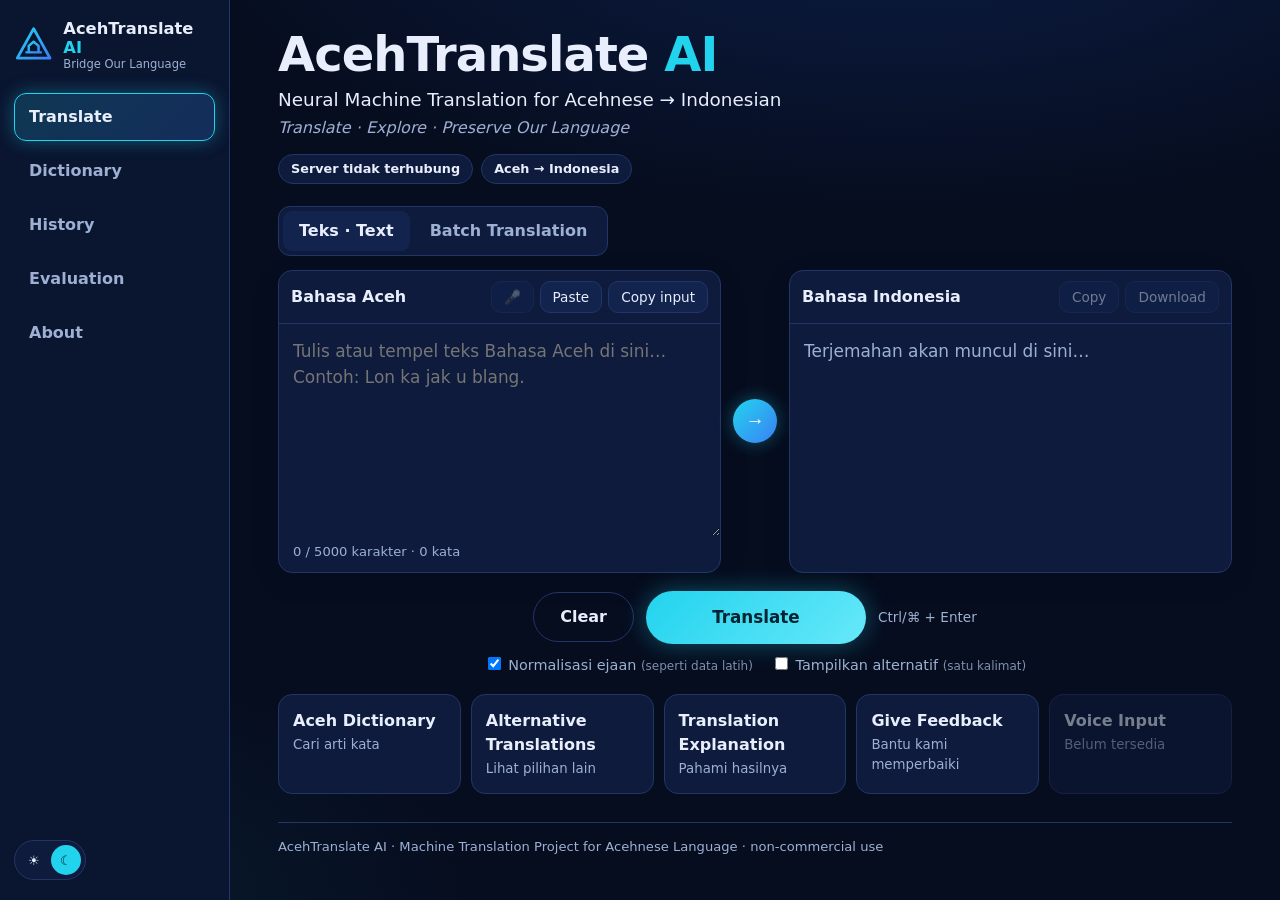
==== webui/static/index.html @ f8ce234b "AcehTranslate AI: new web interface with dictionary, history, batch, feedback, evaluation Plain-Pyth" ====
<!doctype html>
<html lang="id">
<head>
<meta charset="utf-8">
<meta name="viewport" content="width=device-width, initial-scale=1">
<title>AcehTranslate AI</title>
<link rel="icon" href="data:image/svg+xml,%3Csvg xmlns='http://www.w3.org/2000/svg' viewBox='0 0 32 32'%3E%3Cpath d='M16 3 29 27H3z' fill='%2322d3ee'/%3E%3C/svg%3E">
<link rel="stylesheet" href="style.css">
</head>
<body>
<div class="shell">
  <aside class="side" id="side">
    <a class="brand" href="#translate" aria-label="AcehTranslate AI">
      <svg viewBox="0 0 48 48" width="40" height="40" aria-hidden="true"><defs><linearGradient id="lg" x1="0" y1="0" x2="1" y2="1"><stop offset="0" stop-color="#22d3ee"/><stop offset="1" stop-color="#3b82f6"/></linearGradient></defs><path d="M24 4 44 40H4z" fill="none" stroke="url(#lg)" stroke-width="3.5" stroke-linejoin="round"/><path d="M14 33h20M18 33V25l6-5 6 5v8" fill="none" stroke="url(#lg)" stroke-width="3" stroke-linejoin="round"/></svg>
      <span class="brand-text"><b>AcehTranslate <em>AI</em></b><small>Bridge Our Language</small></span>
    </a>
    <nav class="nav" id="nav" aria-label="Navigasi">
      <a href="#translate" data-page="translate">Translate</a>
      <a href="#dictionary" data-page="dictionary">Dictionary</a>
      <a href="#history" data-page="history">History</a>
      <a href="#evaluation" data-page="evaluation">Evaluation</a>
      <a href="#about" data-page="about">About</a>
    </nav>
    <button class="theme" id="theme" type="button" aria-label="Ganti tema · toggle theme"><span class="sun">☀</span><span class="moon">☾</span></button>
  </aside>

  <main class="main">
    <header class="hero">
      <h1>AcehTranslate <span>AI</span></h1>
      <p class="sub">Neural Machine Translation for Acehnese → Indonesian</p>
      <p class="tag">Translate · Explore · Preserve Our Language</p>
      <div class="badges"><span class="badge" id="modelBadge">…</span><span class="badge">Aceh → Indonesia</span></div>
    </header>

    <!-- TRANSLATE -->
    <section class="page" id="page-translate">
      <div class="modes" role="tablist"><button class="mode on" data-mode="single" type="button">Teks · Text</button><button class="mode" data-mode="batch" type="button">Batch Translation</button></div>

      <div id="single">
        <div class="panes">
          <div class="pane" id="paneIn">
            <div class="pane-head"><span class="lang">Bahasa Aceh</span>
              <span class="tools">
                <button class="chip" id="mic" type="button" disabled title="Input suara belum tersedia: belum ada pengenalan suara bahasa Aceh yang diuji · voice input is not available yet">🎤</button>
                <button class="chip" id="paste" type="button">Paste</button>
                <button class="chip" id="copyIn" type="button">Copy input</button></span></div>
            <textarea id="inp" rows="7" maxlength="5000" spellcheck="false" placeholder="Tulis atau tempel teks Bahasa Aceh di sini…&#10;Contoh: Lon ka jak u blang." aria-label="Teks bahasa Aceh"></textarea>
            <div class="pane-foot"><span id="count">0 / 5000 karakter · 0 kata</span></div>
          </div>
          <button class="go-arrow" id="swap" type="button" tabindex="-1" aria-hidden="true">→</button>
          <div class="pane out" id="paneOut">
            <div class="pane-head"><span class="lang">Bahasa Indonesia</span>
              <span class="tools"><button class="chip" id="copyOut" type="button" disabled>Copy</button><button class="chip" id="download" type="button" disabled>Download</button></span></div>
            <div id="outText" class="out-text placeholder" aria-live="polite">Terjemahan akan muncul di sini…</div>
            <div id="loading" class="loading" hidden><span class="spin"></span> Menerjemahkan…</div>
            <div class="pane-foot"><span id="outFoot"></span></div>
          </div>
        </div>

        <div class="actions">
          <button class="ghost" id="clear" type="button">Clear</button>
          <button class="primary" id="translate" type="button">Translate</button>
          <span class="hint">Ctrl/⌘ + Enter</span>
        </div>
        <div class="opts">
          <label><input type="checkbox" id="optNorm" checked> Normalisasi ejaan <small>(seperti data latih)</small></label>
          <label><input type="checkbox" id="optAlt"> Tampilkan alternatif <small>(satu kalimat)</small></label>
          <button class="link" id="viewNorm" type="button" hidden>Lihat teks ternormalisasi</button>
        </div>
        <div id="msg" class="msg" role="alert" hidden></div>
        <pre id="normBox" class="box mono" hidden></pre>

        <div id="alts" class="box" hidden><h3>Alternatif terjemahan</h3><p class="muted">Ini kandidat lain dari model, bukan jaminan benar; nada atau konteksnya bisa berbeda. Terjemahan utama tidak berubah kecuali Anda memilih.</p><ul id="altList"></ul></div>

        <div class="cards">
          <button class="card" id="cDict" type="button"><b>Aceh Dictionary</b><small>Cari arti kata</small></button>
          <button class="card" id="cAlt" type="button"><b>Alternative Translations</b><small>Lihat pilihan lain</small></button>
          <button class="card" id="cExplain" type="button"><b>Translation Explanation</b><small>Pahami hasilnya</small></button>
          <button class="card" id="cFeed" type="button"><b>Give Feedback</b><small>Bantu kami memperbaiki</small></button>
          <button class="card off" type="button" disabled title="Belum tersedia"><b>Voice Input</b><small>Belum tersedia</small></button>
        </div>

        <div id="words" class="box" hidden><h3>Cari arti kata <small>(klik kata)</small></h3><div id="chips" class="chips"></div><div id="wordOut"></div></div>
        <div id="explain" class="box" hidden></div>
        <div id="feed" class="box" hidden>
          <h3>Beri masukan · Feedback</h3>
          <div class="row"><button class="chip" id="up" type="button" aria-label="Terjemahan bagus">👍</button><button class="chip" id="down" type="button" aria-label="Terjemahan kurang tepat">👎</button></div>
          <label class="lab">Terjemahan yang lebih baik (opsional)<textarea id="fbFix" rows="2"></textarea></label>
          <label class="lab">Jenis kesalahan<select id="fbType"><option value="">–</option><option value="vocabulary">Kosakata</option><option value="word_order">Urutan kata</option><option value="missing_meaning">Makna hilang</option><option value="dialect">Dialek</option><option value="other">Lainnya</option></select></label>
          <label class="check"><input type="checkbox" id="fbConsent"> Saya setuju teks dan koreksi saya disimpan untuk ditinjau manusia. Tanpa centang ini hanya penilaian 👍/👎 yang disimpan, tanpa teks. Data tidak dipakai melatih model secara otomatis.</label>
          <button class="primary small" id="fbSend" type="button">Kirim</button> <span id="fbMsg" class="muted"></span>
        </div>
      </div>

      <div id="batch" hidden>
        <div class="panes">
          <div class="pane"><div class="pane-head"><span class="lang">Bahasa Aceh · satu kalimat per baris</span></div>
            <textarea id="batchIn" rows="9" placeholder="Satu kalimat per baris. Baris kosong dipertahankan."></textarea>
            <div class="pane-foot"><span id="batchCount">0 baris</span></div></div>
        </div>
        <div class="actions"><button class="ghost" id="batchClear" type="button">Clear</button><button class="primary" id="batchGo" type="button">Translate</button></div>
        <div id="batchMsg" class="msg" role="alert" hidden></div>
        <div id="batchOut" class="box" hidden>
          <div class="row between"><h3>Hasil</h3><span><button class="chip" id="batchCopy" type="button">Copy All</button> <button class="chip" id="batchDl" type="button">Download</button></span></div>
          <table class="tbl"><thead><tr><th>#</th><th>Bahasa Aceh</th><th>Bahasa Indonesia</th></tr></thead><tbody id="batchRows"></tbody></table>
        </div>
      </div>
    </section>

    <!-- DICTIONARY -->
    <section class="page" id="page-dictionary" hidden>
      <h2>Kamus Aceh–Indonesia</h2>
      <p class="muted">Pencarian kata, terpisah dari terjemahan kalimat. Sumber: Kamus Aceh–Indonesia (1985), seri A–L, diekstrak otomatis dan <b>belum divalidasi penuh</b>: periksa ke buku bila penting.</p>
      <input id="dq" class="search" type="search" placeholder="Cari kata Aceh atau arti Indonesia…" autocomplete="off" aria-label="Cari kata">
      <div id="dres"></div>
    </section>

    <!-- HISTORY -->
    <section class="page" id="page-history" hidden>
      <div class="row between"><h2>Riwayat terjemahan</h2><button class="ghost small" id="histClear" type="button">Clear All History</button></div>
      <p class="muted">Riwayat disimpan <b>hanya di browser ini</b> (localStorage), tidak dikirim ke server, dan bisa Anda hapus kapan saja. Jangan menerjemahkan teks sensitif bila komputer ini dipakai bersama.</p>
      <input id="hq" class="search" type="search" placeholder="Cari di teks Aceh atau Indonesia…" aria-label="Cari riwayat">
      <div id="hlist"></div>
    </section>

    <!-- EVALUATION -->
    <section class="page" id="page-evaluation" hidden>
      <h2>Evaluasi model</h2>
      <div id="evalBox" class="muted">Memuat…</div>
      <div class="box"><h3>Apa arti skor ini?</h3>
        <p><b>chrF++</b> (0–100, makin tinggi makin baik) membandingkan potongan huruf dan kata antara hasil model dan terjemahan manusia. Kalimat uji tidak pernah dipakai saat pelatihan.</p>
        <p class="muted">BLEU dan TER belum ditampilkan karena belum ada hasil evaluasi tercatat untuk keduanya. Skor di sini dibaca dari catatan pelatihan model, bukan contoh ilustrasi, dan terpisah dari masukan pengguna.</p></div>
    </section>

    <!-- ABOUT -->
    <section class="page" id="page-about" hidden>
      <h2>Tentang</h2>
      <div class="box"><h3>Sistem ini</h3>
        <p>AcehTranslate AI menerjemahkan bahasa Aceh ke bahasa Indonesia dengan model Meta NLLB-200 (CC-BY-NC 4.0) yang di-fine-tune pada pasangan kalimat terjemahan manusia. Proyek riset Universitas Syiah Kuala, hanya untuk penggunaan non-komersial. <span id="aboutModel"></span></p>
        <p>Terjemahan mesin tidak pernah 100 % sempurna. Untuk teks penting, mintalah penutur bahasa Aceh memeriksanya. Nama orang, gelar (Teungku, Cut, Po) dan nama tempat sebaiknya tetap seperti aslinya.</p></div>
      <div class="box"><h3>Batasan</h3><ul>
        <li>Data latih bergaya ulasan, Wikipedia dan hikayat; ragam lain (dialek, tulisan informal) bisa kurang akurat.</li>
        <li>Kata atau frasa yang sangat pendek sering ambigu: kalimat utuh memberi hasil lebih baik.</li>
        <li>Kamus hanya mencakup huruf A–L dan belum divalidasi penuh. Input suara belum tersedia karena belum ada pengenal suara bahasa Aceh yang diuji.</li></ul></div>
      <div class="box"><h3>Pengaturan &amp; privasi</h3>
        <label class="check"><input type="checkbox" id="setNorm" checked> Normalisasi ejaan aktif secara default</label>
        <label class="check"><input type="checkbox" id="setHist" checked> Simpan riwayat di browser ini</label>
        <p class="muted">Riwayat tersimpan di browser Anda saja. Masukan (feedback) hanya disimpan bila Anda mencentang persetujuan, di komputer yang menjalankan aplikasi ini.</p>
        <button class="ghost small" id="setClear" type="button">Hapus semua riwayat</button></div>
    </section>

    <footer class="foot">AcehTranslate AI · Machine Translation Project for Acehnese Language · non-commercial use <span id="footModel"></span></footer>
  </main>
</div>
<script src="app.js"></script>
</body>
</html>
---- webui/static/style.css ----
:root{
  --bg:#f4f7fb; --bg2:#ffffff; --panel:#ffffff; --panel2:#eef3fa; --line:#d5deea; --text:#0f1b2d; --muted:#53647c;
  --accent:#0891b2; --accent2:#2563eb; --accent-text:#ffffff; --glow:rgba(8,145,178,.25); --danger:#b91c1c; --warn:#92400e; --ok:#047857;
  --r:14px;
}
:root[data-theme="dark"]{
  --bg:#060d1f; --bg2:#0a1530; --panel:#0e1b3d; --panel2:#12234d; --line:#223566; --text:#e8eefb; --muted:#9db0d3;
  --accent:#22d3ee; --accent2:#3b82f6; --accent-text:#032432; --glow:rgba(34,211,238,.35); --danger:#fca5a5; --warn:#fcd34d; --ok:#6ee7b7;
}
*{box-sizing:border-box}
html,body{margin:0}
body{font:16px/1.5 Inter,system-ui,-apple-system,"Segoe UI",sans-serif;color:var(--text);background:var(--bg);
  background-image:radial-gradient(1200px 500px at 70% -10%,rgba(37,99,235,.18),transparent 60%),radial-gradient(800px 400px at 0% 100%,rgba(34,211,238,.08),transparent 60%)}
:root[data-theme="light"] body{background-image:none}
.shell{display:grid;grid-template-columns:230px 1fr;min-height:100vh}
.side{position:sticky;top:0;height:100vh;padding:20px 14px;background:var(--bg2);border-right:1px solid var(--line);display:flex;flex-direction:column;gap:22px}
.brand{display:flex;gap:10px;align-items:center;text-decoration:none;color:var(--text)}
.brand-text{display:flex;flex-direction:column;line-height:1.15}.brand-text b{font-size:1.02rem}.brand-text em{font-style:normal;color:var(--accent)}.brand-text small{color:var(--muted);font-size:.72rem}
.nav{display:flex;flex-direction:column;gap:6px}
.nav a{padding:11px 14px;border-radius:12px;color:var(--muted);text-decoration:none;font-weight:600;border:1px solid transparent}
.nav a:hover{color:var(--text);background:var(--panel2)}
.nav a.on{color:var(--text);background:linear-gradient(135deg,rgba(34,211,238,.18),rgba(59,130,246,.22));border-color:var(--accent);box-shadow:0 0 18px var(--glow)}
.theme{margin-top:auto;align-self:flex-start;display:inline-flex;gap:2px;padding:4px;border-radius:999px;border:1px solid var(--line);background:var(--panel);color:var(--text);cursor:pointer}
.theme span{width:30px;height:30px;display:grid;place-items:center;border-radius:50%}
:root[data-theme="dark"] .theme .moon{background:var(--accent);color:var(--accent-text)}
:root[data-theme="light"] .theme .sun{background:var(--accent);color:var(--accent-text)}
.main{padding:28px clamp(16px,4vw,48px) 32px;min-width:0;max-width:1180px;width:100%}
.hero h1{font-size:clamp(2rem,5vw,3rem);margin:0;letter-spacing:-.02em;line-height:1.1}
.hero h1 span{color:var(--accent)}
.sub{margin:.3rem 0 0;font-size:1.15rem}.tag{margin:.2rem 0 0;color:var(--muted);font-style:italic}
.badges{display:flex;gap:8px;flex-wrap:wrap;margin:14px 0 22px}
.badge{padding:4px 12px;border-radius:999px;border:1px solid var(--line);background:var(--panel);font-size:.8rem;font-weight:600}
.badge.warn{color:var(--warn);border-color:var(--warn)}
.modes{display:inline-flex;gap:4px;padding:4px;border-radius:12px;background:var(--panel);border:1px solid var(--line);margin-bottom:14px}
.mode{border:0;background:transparent;color:var(--muted);padding:8px 16px;border-radius:9px;font-weight:600;cursor:pointer;font:inherit;font-weight:600}
.mode.on{background:var(--panel2);color:var(--text)}
.panes{display:grid;grid-template-columns:1fr auto 1fr;gap:12px;align-items:stretch}
.pane{background:var(--panel);border:1px solid var(--line);border-radius:var(--r);display:flex;flex-direction:column;min-width:0;box-shadow:0 8px 28px rgba(0,0,0,.12)}
.pane:focus-within{border-color:var(--accent);box-shadow:0 0 0 3px var(--glow)}
.pane-head{display:flex;justify-content:space-between;align-items:center;gap:8px;padding:10px 12px;border-bottom:1px solid var(--line);flex-wrap:wrap}
.lang{font-weight:700}
.tools{display:flex;gap:6px;flex-wrap:wrap}
.pane textarea,.out-text{flex:1;min-height:180px;width:100%;padding:14px;border:0;background:transparent;color:var(--text);font:inherit;font-size:1.06rem;line-height:1.55;resize:vertical;outline:none}
.out-text{white-space:pre-wrap;overflow-wrap:anywhere}.placeholder{color:var(--muted)}
.pane-foot{padding:6px 14px 10px;color:var(--muted);font-size:.82rem;min-height:30px}
.go-arrow{align-self:center;width:44px;height:44px;border-radius:50%;border:0;background:linear-gradient(135deg,var(--accent),var(--accent2));color:#fff;font-size:1.2rem;box-shadow:0 0 18px var(--glow);cursor:default}
.loading{padding:0 14px;color:var(--muted)}
.spin{display:inline-block;width:14px;height:14px;border:2px solid var(--line);border-top-color:var(--accent);border-radius:50%;animation:sp .8s linear infinite;vertical-align:-2px}
@keyframes sp{to{transform:rotate(360deg)}}
.chip,.ghost,.primary,.card,.link{font:inherit;cursor:pointer;color:var(--text)}
.chip{padding:5px 12px;border-radius:10px;border:1px solid var(--line);background:var(--panel2);font-size:.85rem}
.chip:hover:not(:disabled),.ghost:hover:not(:disabled),.card:hover:not(:disabled){border-color:var(--accent);box-shadow:0 0 12px var(--glow)}
button:disabled{opacity:.45;cursor:not-allowed}
:focus-visible{outline:3px solid var(--accent);outline-offset:2px}
.actions{display:flex;gap:12px;align-items:center;justify-content:center;margin:18px 0 10px;flex-wrap:wrap}
.primary{padding:14px 56px;min-width:220px;border-radius:999px;border:0;font-weight:700;font-size:1.05rem;color:var(--accent-text);background:linear-gradient(135deg,var(--accent),#67e8f9);box-shadow:0 0 24px var(--glow)}
:root[data-theme="light"] .primary{background:linear-gradient(135deg,#0891b2,#2563eb);color:#fff}
.primary:hover:not(:disabled){filter:brightness(1.08)}
.primary.small{padding:9px 28px;min-width:0;font-size:.95rem}
.ghost{padding:12px 26px;border-radius:999px;border:1px solid var(--line);background:transparent;font-weight:600}.ghost.small{padding:8px 18px;font-size:.9rem}
.hint{color:var(--muted);font-size:.85rem}
.opts{display:flex;gap:18px;flex-wrap:wrap;justify-content:center;color:var(--muted);font-size:.9rem;margin-bottom:10px}
.opts small{opacity:.8}.link{background:none;border:0;color:var(--accent);text-decoration:underline;padding:0}
.msg{margin:10px 0;padding:10px 14px;border-radius:12px;border:1px solid var(--danger);color:var(--danger);background:rgba(220,38,38,.08)}
.msg.note{border-color:var(--warn);color:var(--warn);background:rgba(217,119,6,.08)}
.box{margin:14px 0;padding:14px 16px;border-radius:var(--r);background:var(--panel);border:1px solid var(--line)}
.box h3{margin:0 0 8px;font-size:1rem}.box p{margin:.4rem 0}.mono{font-family:ui-monospace,Menlo,monospace;white-space:pre-wrap;font-size:.9rem}
.muted{color:var(--muted)}
.cards{display:grid;grid-template-columns:repeat(5,1fr);gap:10px;margin:18px 0}
.card{display:flex;flex-direction:column;gap:2px;text-align:left;padding:14px;border-radius:var(--r);background:var(--panel);border:1px solid var(--line)}
.card small{color:var(--muted)}.card.off{opacity:.5}
.chips{display:flex;flex-wrap:wrap;gap:6px;margin-bottom:10px}
.chips .chip.on{border-color:var(--accent);background:var(--glow)}
.entry{padding:10px 0;border-top:1px solid var(--line)}.entry:first-child{border-top:0}
.entry b{font-size:1.05rem}.tagpill{display:inline-block;margin-left:6px;padding:1px 8px;border-radius:999px;border:1px solid var(--warn);color:var(--warn);font-size:.72rem}
.search{width:100%;padding:12px 14px;border-radius:12px;border:1px solid var(--line);background:var(--panel);color:var(--text);font:inherit;margin:10px 0 14px}
.row{display:flex;gap:8px;align-items:center;flex-wrap:wrap}.row.between{justify-content:space-between}
.lab{display:block;margin:10px 0;font-size:.9rem;color:var(--muted)}.lab textarea,.lab select{display:block;width:100%;margin-top:4px;padding:8px 10px;border-radius:10px;border:1px solid var(--line);background:var(--panel2);color:var(--text);font:inherit}
.check{display:flex;gap:8px;align-items:flex-start;margin:10px 0;color:var(--muted);font-size:.9rem}
.tbl{width:100%;border-collapse:collapse}.tbl th,.tbl td{padding:8px 10px;border-top:1px solid var(--line);text-align:left;vertical-align:top;overflow-wrap:anywhere}
.hitem{padding:12px 14px;margin:8px 0;border-radius:var(--r);background:var(--panel);border:1px solid var(--line)}
.hitem .t{color:var(--muted);font-size:.78rem}.hitem .src{font-weight:600}
#altList{list-style:none;padding:0;margin:0}#altList li{display:flex;gap:10px;justify-content:space-between;align-items:center;padding:8px 0;border-top:1px solid var(--line)}
.foot{margin-top:28px;padding-top:14px;border-top:1px solid var(--line);color:var(--muted);font-size:.82rem}
h2{margin:6px 0 8px}
@media (max-width:1000px){.cards{grid-template-columns:repeat(2,1fr)}}
@media (max-width:860px){
  .shell{grid-template-columns:1fr}
  .side{position:static;height:auto;flex-direction:row;flex-wrap:wrap;align-items:center;padding:10px 14px;border-right:0;border-bottom:1px solid var(--line);gap:10px}
  .nav{flex-direction:row;flex-wrap:wrap;order:3;width:100%}.nav a{padding:8px 12px}.theme{margin:0 0 0 auto}
  .panes{grid-template-columns:1fr}.go-arrow{display:none}
  .primary{min-width:0;width:100%}
}
@media (prefers-reduced-motion:reduce){*{animation:none!important;transition:none!important}}
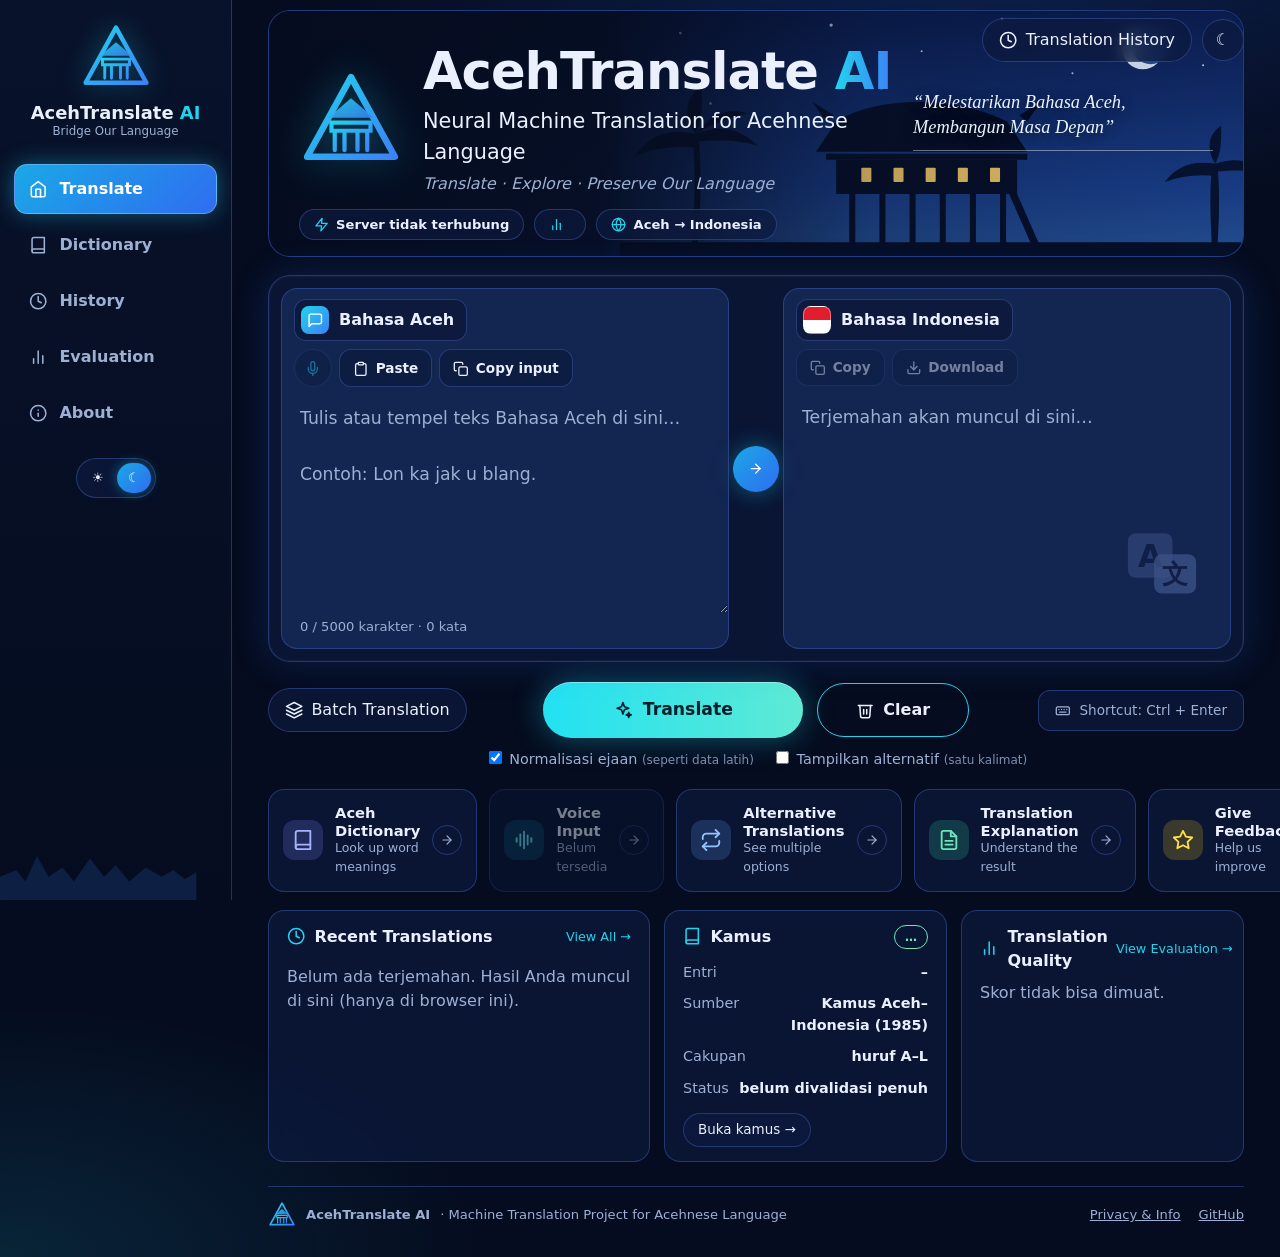
==== commit d06adf6c: "AcehTranslate AI: closer to the design mockup (hero scene, icons, glass panels, shortcut box, batch " ====
--- a/webui/static/index.html
+++ b/webui/static/index.html
@@ -8,59 +8,99 @@
 <link rel="stylesheet" href="style.css">
 </head>
 <body>
+<svg width="0" height="0" style="position:absolute" aria-hidden="true"><defs>
+  <linearGradient id="lg" x1="0" y1="0" x2="1" y2="1"><stop offset="0" stop-color="#22d3ee"/><stop offset="1" stop-color="#3b82f6"/></linearGradient>
+  <symbol id="logo" viewBox="0 0 64 64"><path d="M32 5 59 54H5z" fill="none" stroke="url(#lg)" stroke-width="4" stroke-linejoin="round"/>
+    <path d="M32 18 46 30H18z" fill="url(#lg)" opacity=".9"/><path d="M20 33h24v5H20zM22 38v12M28 38v12M36 38v12M42 38v12" fill="none" stroke="url(#lg)" stroke-width="2.6" stroke-linecap="round"/></symbol>
+</defs></svg>
+
 <div class="shell">
   <aside class="side" id="side">
     <a class="brand" href="#translate" aria-label="AcehTranslate AI">
-      <svg viewBox="0 0 48 48" width="40" height="40" aria-hidden="true"><defs><linearGradient id="lg" x1="0" y1="0" x2="1" y2="1"><stop offset="0" stop-color="#22d3ee"/><stop offset="1" stop-color="#3b82f6"/></linearGradient></defs><path d="M24 4 44 40H4z" fill="none" stroke="url(#lg)" stroke-width="3.5" stroke-linejoin="round"/><path d="M14 33h20M18 33V25l6-5 6 5v8" fill="none" stroke="url(#lg)" stroke-width="3" stroke-linejoin="round"/></svg>
+      <svg class="brand-logo" aria-hidden="true"><use href="#logo"/></svg>
       <span class="brand-text"><b>AcehTranslate <em>AI</em></b><small>Bridge Our Language</small></span>
     </a>
     <nav class="nav" id="nav" aria-label="Navigasi">
-      <a href="#translate" data-page="translate">Translate</a>
-      <a href="#dictionary" data-page="dictionary">Dictionary</a>
-      <a href="#history" data-page="history">History</a>
-      <a href="#evaluation" data-page="evaluation">Evaluation</a>
-      <a href="#about" data-page="about">About</a>
+      <a href="#translate" data-page="translate"><i data-i="home"></i>Translate</a>
+      <a href="#dictionary" data-page="dictionary"><i data-i="book"></i>Dictionary</a>
+      <a href="#history" data-page="history"><i data-i="clock"></i>History</a>
+      <a href="#evaluation" data-page="evaluation"><i data-i="chart"></i>Evaluation</a>
+      <a href="#about" data-page="about"><i data-i="info"></i>About</a>
     </nav>
     <button class="theme" id="theme" type="button" aria-label="Ganti tema · toggle theme"><span class="sun">☀</span><span class="moon">☾</span></button>
+    <svg class="side-art" viewBox="0 0 200 90" aria-hidden="true"><path d="M0 90V70l14-6 8 10 10-22 10 18 12-8 10 12 14-20 12 16 10-10 12 14 14-12 14 8 10-6 10 8 10-6v33z" fill="currentColor"/></svg>
   </aside>
 
   <main class="main">
+    <div class="topbar">
+      <a class="pill-btn" href="#history"><i data-i="clock"></i>Translation History</a>
+      <button class="pill-btn round" id="theme2" type="button" aria-label="Ganti tema · toggle theme">☾</button>
+    </div>
+
     <header class="hero">
-      <h1>AcehTranslate <span>AI</span></h1>
-      <p class="sub">Neural Machine Translation for Acehnese → Indonesian</p>
-      <p class="tag">Translate · Explore · Preserve Our Language</p>
-      <div class="badges"><span class="badge" id="modelBadge">…</span><span class="badge">Aceh → Indonesia</span></div>
+      <svg class="hero-scene" viewBox="0 0 620 260" preserveAspectRatio="xMaxYMid slice" aria-hidden="true">
+        <defs><linearGradient id="sky" x1="0" y1="0" x2="0" y2="1"><stop offset="0" stop-color="#0a1a4a"/><stop offset=".7" stop-color="#173a82"/><stop offset="1" stop-color="#25508f"/></linearGradient></defs>
+        <rect width="620" height="260" fill="url(#sky)"/>
+        <g fill="#cfe8ff" opacity=".85"><circle cx="60" cy="30" r="1.4"/><circle cx="130" cy="60" r="1"/><circle cx="210" cy="22" r="1.6"/><circle cx="300" cy="48" r="1"/><circle cx="380" cy="16" r="1.4"/><circle cx="450" cy="70" r="1"/><circle cx="520" cy="28" r="1.6"/><circle cx="580" cy="62" r="1"/><circle cx="260" cy="85" r="1"/><circle cx="90" cy="100" r="1.2"/></g>
+        <circle cx="520" cy="46" r="20" fill="#e6f3ff" opacity=".9"/><circle cx="528" cy="42" r="19" fill="#173a82" opacity=".9"/>
+        <!-- palms -->
+        <g fill="#06122e"><path d="M70 260c4-50 6-90 2-130h6c4 40 2 80-2 130z"/><path d="M75 130c-30-6-48 4-60 22 20-8 40-10 60-8zM75 130c28-10 46-4 62 12-20-6-40-6-62-4zM75 130c-14-20-8-38 6-48 0 20 2 34-6 48zM75 130c16-20 34-26 52-20-18 4-34 10-52 20z"/>
+          <path d="M590 260c-3-40-4-72-1-100h5c3 28 2 60-1 100z"/><path d="M592 160c-24-4-40 4-50 18 16-6 32-8 50-6zM592 160c22-8 38-2 50 10-16-4-32-4-50-2zM592 160c-10-16-6-30 6-38 0 16 0 28-6 38z"/></g>
+        <!-- Rumoh Aceh -->
+        <g fill="#050f27">
+          <path d="M215 118c40-26 120-26 170 0l20 30H195z"/>                    <!-- big roof -->
+          <path d="M205 150h200v6H205z"/><path d="M215 156h180v34H215z"/>        <!-- walls -->
+          <path d="M228 190h6v50h-6zM258 190h6v50h-6zM288 190h6v50h-6zM318 190h6v50h-6zM348 190h6v50h-6zM378 190h6v50h-6z"/> <!-- stilts -->
+          <path d="M395 190l22 50h-8l-22-50z"/><path d="M180 240h250v4H180z"/>    <!-- stairs, ground -->
+          <path d="M205 118l-14-20 22 14zM405 118l14-20-22 14z"/>              <!-- horn ends -->
+        </g>
+        <g fill="#ffd36b" opacity=".92"><rect x="240" y="164" width="10" height="14" rx="1"/><rect x="272" y="164" width="10" height="14" rx="1"/><rect x="304" y="164" width="10" height="14" rx="1"/><rect x="336" y="164" width="10" height="14" rx="1"/><rect x="368" y="164" width="10" height="14" rx="1"/></g>
+        <rect y="238" width="620" height="22" fill="#050f27"/>
+      </svg>
+      <div class="hero-fade"></div>
+      <div class="hero-in">
+        <svg class="hero-logo" aria-hidden="true"><use href="#logo"/></svg>
+        <div>
+          <h1>AcehTranslate <span>AI</span></h1>
+          <p class="sub">Neural Machine Translation for Acehnese Language</p>
+          <p class="tag">Translate · Explore · Preserve Our Language</p>
+        </div>
+        <blockquote class="quote">“Melestarikan Bahasa Aceh,<br>Membangun Masa Depan”</blockquote>
+      </div>
+      <div class="badges" id="badges"><span class="badge"><i data-i="zap"></i><span id="modelBadge">…</span></span><span class="badge" id="qualBadge" hidden><i data-i="chart"></i><span></span></span><span class="badge"><i data-i="globe"></i>Aceh → Indonesia</span></div>
     </header>
 
     <!-- TRANSLATE -->
     <section class="page" id="page-translate">
-      <div class="modes" role="tablist"><button class="mode on" data-mode="single" type="button">Teks · Text</button><button class="mode" data-mode="batch" type="button">Batch Translation</button></div>
-
       <div id="single">
         <div class="panes">
           <div class="pane" id="paneIn">
-            <div class="pane-head"><span class="lang">Bahasa Aceh</span>
+            <div class="pane-head"><span class="lang"><span class="lang-ico"><i data-i="chat"></i></span>Bahasa Aceh</span>
               <span class="tools">
-                <button class="chip" id="mic" type="button" disabled title="Input suara belum tersedia: belum ada pengenalan suara bahasa Aceh yang diuji · voice input is not available yet">🎤</button>
-                <button class="chip" id="paste" type="button">Paste</button>
-                <button class="chip" id="copyIn" type="button">Copy input</button></span></div>
-            <textarea id="inp" rows="7" maxlength="5000" spellcheck="false" placeholder="Tulis atau tempel teks Bahasa Aceh di sini…&#10;Contoh: Lon ka jak u blang." aria-label="Teks bahasa Aceh"></textarea>
+                <button class="chip round" id="mic" type="button" disabled title="Input suara belum tersedia: belum ada pengenalan suara bahasa Aceh yang diuji · voice input is not available yet" aria-label="Input suara (belum tersedia)"><i data-i="mic"></i></button>
+                <button class="chip" id="paste" type="button"><i data-i="clipboard"></i>Paste</button>
+                <button class="chip" id="copyIn" type="button"><i data-i="copy"></i>Copy input</button></span></div>
+            <textarea id="inp" rows="7" maxlength="5000" spellcheck="false" placeholder="Tulis atau tempel teks Bahasa Aceh di sini…&#10;&#10;Contoh: Lon ka jak u blang." aria-label="Teks bahasa Aceh"></textarea>
             <div class="pane-foot"><span id="count">0 / 5000 karakter · 0 kata</span></div>
           </div>
-          <button class="go-arrow" id="swap" type="button" tabindex="-1" aria-hidden="true">→</button>
+          <button class="go-arrow" id="swap" type="button" tabindex="-1" aria-hidden="true"><i data-i="arrow"></i></button>
           <div class="pane out" id="paneOut">
-            <div class="pane-head"><span class="lang">Bahasa Indonesia</span>
-              <span class="tools"><button class="chip" id="copyOut" type="button" disabled>Copy</button><button class="chip" id="download" type="button" disabled>Download</button></span></div>
+            <div class="pane-head"><span class="lang"><span class="lang-ico flag"></span>Bahasa Indonesia</span>
+              <span class="tools"><button class="chip" id="copyOut" type="button" disabled><i data-i="copy"></i>Copy</button><button class="chip" id="download" type="button" disabled><i data-i="download"></i>Download</button></span></div>
             <div id="outText" class="out-text placeholder" aria-live="polite">Terjemahan akan muncul di sini…</div>
+            <svg class="watermark" viewBox="0 0 64 64" aria-hidden="true"><rect x="6" y="10" width="34" height="34" rx="6" fill="currentColor" opacity=".55"/><text x="23" y="36" font-size="24" font-weight="700" text-anchor="middle" fill="#0e1b3d">A</text><rect x="26" y="26" width="32" height="30" rx="6" fill="currentColor" opacity=".8"/><text x="42" y="48" font-size="20" font-weight="700" text-anchor="middle" fill="#0e1b3d">文</text></svg>
             <div id="loading" class="loading" hidden><span class="spin"></span> Menerjemahkan…</div>
             <div class="pane-foot"><span id="outFoot"></span></div>
           </div>
         </div>
 
         <div class="actions">
-          <button class="ghost" id="clear" type="button">Clear</button>
-          <button class="primary" id="translate" type="button">Translate</button>
-          <span class="hint">Ctrl/⌘ + Enter</span>
+          <button class="pill-btn" id="batchBtn" type="button"><i data-i="layers"></i>Batch Translation</button>
+          <span class="center">
+            <button class="primary" id="translate" type="button"><i data-i="spark"></i><span>Translate</span></button>
+            <button class="outline" id="clear" type="button"><i data-i="trash"></i>Clear</button>
+          </span>
+          <span class="shortcut"><i data-i="kbd"></i>Shortcut: Ctrl + Enter</span>
         </div>
         <div class="opts">
           <label><input type="checkbox" id="optNorm" checked> Normalisasi ejaan <small>(seperti data latih)</small></label>
@@ -69,15 +109,14 @@
         </div>
         <div id="msg" class="msg" role="alert" hidden></div>
         <pre id="normBox" class="box mono" hidden></pre>
-
         <div id="alts" class="box" hidden><h3>Alternatif terjemahan</h3><p class="muted">Ini kandidat lain dari model, bukan jaminan benar; nada atau konteksnya bisa berbeda. Terjemahan utama tidak berubah kecuali Anda memilih.</p><ul id="altList"></ul></div>
 
         <div class="cards">
-          <button class="card" id="cDict" type="button"><b>Aceh Dictionary</b><small>Cari arti kata</small></button>
-          <button class="card" id="cAlt" type="button"><b>Alternative Translations</b><small>Lihat pilihan lain</small></button>
-          <button class="card" id="cExplain" type="button"><b>Translation Explanation</b><small>Pahami hasilnya</small></button>
-          <button class="card" id="cFeed" type="button"><b>Give Feedback</b><small>Bantu kami memperbaiki</small></button>
-          <button class="card off" type="button" disabled title="Belum tersedia"><b>Voice Input</b><small>Belum tersedia</small></button>
+          <button class="card c1" id="cDict" type="button"><i class="ci" data-i="book"></i><span><b>Aceh Dictionary</b><small>Look up word meanings</small></span><i class="go" data-i="arrow"></i></button>
+          <button class="card c2 off" type="button" disabled title="Belum tersedia: belum ada pengenalan suara bahasa Aceh yang diuji"><i class="ci" data-i="wave"></i><span><b>Voice Input</b><small>Belum tersedia</small></span><i class="go" data-i="arrow"></i></button>
+          <button class="card c3" id="cAlt" type="button"><i class="ci" data-i="repeat"></i><span><b>Alternative Translations</b><small>See multiple options</small></span><i class="go" data-i="arrow"></i></button>
+          <button class="card c4" id="cExplain" type="button"><i class="ci" data-i="file"></i><span><b>Translation Explanation</b><small>Understand the result</small></span><i class="go" data-i="arrow"></i></button>
+          <button class="card c5" id="cFeed" type="button"><i class="ci" data-i="star"></i><span><b>Give Feedback</b><small>Help us improve</small></span><i class="go" data-i="arrow"></i></button>
         </div>
 
         <div id="words" class="box" hidden><h3>Cari arti kata <small>(klik kata)</small></h3><div id="chips" class="chips"></div><div id="wordOut"></div></div>
@@ -90,15 +129,24 @@
           <label class="check"><input type="checkbox" id="fbConsent"> Saya setuju teks dan koreksi saya disimpan untuk ditinjau manusia. Tanpa centang ini hanya penilaian 👍/👎 yang disimpan, tanpa teks. Data tidak dipakai melatih model secara otomatis.</label>
           <button class="primary small" id="fbSend" type="button">Kirim</button> <span id="fbMsg" class="muted"></span>
         </div>
+
+        <div class="bottom">
+          <section class="bcard wide"><div class="bhead"><h3><i data-i="clock"></i>Recent Translations</h3><a href="#history">View All →</a></div><div id="recent"></div></section>
+          <section class="bcard"><div class="bhead"><h3><i data-i="book"></i>Kamus</h3><span class="state" id="kState">…</span></div>
+            <div class="kv"><span>Entri</span><b id="kEntries">–</b></div><div class="kv"><span>Sumber</span><b>Kamus Aceh–Indonesia (1985)</b></div><div class="kv"><span>Cakupan</span><b>huruf A–L</b></div><div class="kv"><span>Status</span><b>belum divalidasi penuh</b></div>
+            <a class="pill-btn small" href="#dictionary">Buka kamus →</a></section>
+          <section class="bcard"><div class="bhead"><h3><i data-i="chart"></i>Translation Quality</h3><a href="#evaluation">View Evaluation →</a></div><div id="qual" class="muted">Memuat…</div></section>
+        </div>
       </div>
 
       <div id="batch" hidden>
-        <div class="panes">
-          <div class="pane"><div class="pane-head"><span class="lang">Bahasa Aceh · satu kalimat per baris</span></div>
+        <div class="panes one">
+          <div class="pane"><div class="pane-head"><span class="lang"><span class="lang-ico"><i data-i="layers"></i></span>Batch · satu kalimat per baris</span></div>
             <textarea id="batchIn" rows="9" placeholder="Satu kalimat per baris. Baris kosong dipertahankan."></textarea>
             <div class="pane-foot"><span id="batchCount">0 baris</span></div></div>
         </div>
-        <div class="actions"><button class="ghost" id="batchClear" type="button">Clear</button><button class="primary" id="batchGo" type="button">Translate</button></div>
+        <div class="actions"><button class="pill-btn" id="batchBack" type="button">← Kembali ke teks</button>
+          <span class="center"><button class="primary" id="batchGo" type="button"><i data-i="spark"></i><span>Translate</span></button><button class="outline" id="batchClear" type="button"><i data-i="trash"></i>Clear</button></span><span></span></div>
         <div id="batchMsg" class="msg" role="alert" hidden></div>
         <div id="batchOut" class="box" hidden>
           <div class="row between"><h3>Hasil</h3><span><button class="chip" id="batchCopy" type="button">Copy All</button> <button class="chip" id="batchDl" type="button">Download</button></span></div>
@@ -117,7 +165,7 @@
 
     <!-- HISTORY -->
     <section class="page" id="page-history" hidden>
-      <div class="row between"><h2>Riwayat terjemahan</h2><button class="ghost small" id="histClear" type="button">Clear All History</button></div>
+      <div class="row between"><h2>Riwayat terjemahan</h2><button class="outline small" id="histClear" type="button">Clear All History</button></div>
       <p class="muted">Riwayat disimpan <b>hanya di browser ini</b> (localStorage), tidak dikirim ke server, dan bisa Anda hapus kapan saja. Jangan menerjemahkan teks sensitif bila komputer ini dipakai bersama.</p>
       <input id="hq" class="search" type="search" placeholder="Cari di teks Aceh atau Indonesia…" aria-label="Cari riwayat">
       <div id="hlist"></div>
@@ -142,14 +190,15 @@
         <li>Data latih bergaya ulasan, Wikipedia dan hikayat; ragam lain (dialek, tulisan informal) bisa kurang akurat.</li>
         <li>Kata atau frasa yang sangat pendek sering ambigu: kalimat utuh memberi hasil lebih baik.</li>
         <li>Kamus hanya mencakup huruf A–L dan belum divalidasi penuh. Input suara belum tersedia karena belum ada pengenal suara bahasa Aceh yang diuji.</li></ul></div>
-      <div class="box"><h3>Pengaturan &amp; privasi</h3>
+      <div class="box" id="privacy"><h3>Pengaturan &amp; privasi</h3>
         <label class="check"><input type="checkbox" id="setNorm" checked> Normalisasi ejaan aktif secara default</label>
         <label class="check"><input type="checkbox" id="setHist" checked> Simpan riwayat di browser ini</label>
         <p class="muted">Riwayat tersimpan di browser Anda saja. Masukan (feedback) hanya disimpan bila Anda mencentang persetujuan, di komputer yang menjalankan aplikasi ini.</p>
-        <button class="ghost small" id="setClear" type="button">Hapus semua riwayat</button></div>
-    </section>
-
-    <footer class="foot">AcehTranslate AI · Machine Translation Project for Acehnese Language · non-commercial use <span id="footModel"></span></footer>
+        <button class="outline small" id="setClear" type="button">Hapus semua riwayat</button></div>
+    </section>
+
+    <footer class="foot"><span class="foot-l"><svg class="foot-logo" aria-hidden="true"><use href="#logo"/></svg><b>AcehTranslate AI</b> · Machine Translation Project for Acehnese Language <span id="footModel"></span></span>
+      <span class="foot-r"><a href="#about">Privacy &amp; Info</a><a href="https://github.com/Mutaib-yye/aceh_code" target="_blank" rel="noopener">GitHub</a></span></footer>
   </main>
 </div>
 <script src="app.js"></script>
--- a/webui/static/style.css
+++ b/webui/static/style.css
@@ -1,76 +1,109 @@
 :root{
-  --bg:#f4f7fb; --bg2:#ffffff; --panel:#ffffff; --panel2:#eef3fa; --line:#d5deea; --text:#0f1b2d; --muted:#53647c;
+  --bg:#f2f6fc; --bg2:#ffffff; --panel:rgba(255,255,255,.9); --panel2:#eaf0f9; --line:#cfd9e8; --text:#0f1b2d; --muted:#53647c;
   --accent:#0891b2; --accent2:#2563eb; --accent-text:#ffffff; --glow:rgba(8,145,178,.25); --danger:#b91c1c; --warn:#92400e; --ok:#047857;
-  --r:14px;
+  --hero-fade:#f2f6fc; --r:16px;
 }
 :root[data-theme="dark"]{
-  --bg:#060d1f; --bg2:#0a1530; --panel:#0e1b3d; --panel2:#12234d; --line:#223566; --text:#e8eefb; --muted:#9db0d3;
-  --accent:#22d3ee; --accent2:#3b82f6; --accent-text:#032432; --glow:rgba(34,211,238,.35); --danger:#fca5a5; --warn:#fcd34d; --ok:#6ee7b7;
+  --bg:#050c1f; --bg2:#08122b; --panel:rgba(13,26,62,.72); --panel2:rgba(26,46,98,.65); --line:rgba(76,114,214,.38); --text:#eaf0fd; --muted:#9db0d3;
+  --accent:#22d3ee; --accent2:#3b82f6; --accent-text:#032432; --glow:rgba(34,211,238,.38); --danger:#fca5a5; --warn:#fcd34d; --ok:#6ee7b7;
+  --hero-fade:#050c1f;
 }
 *{box-sizing:border-box}
 html,body{margin:0}
-body{font:16px/1.5 Inter,system-ui,-apple-system,"Segoe UI",sans-serif;color:var(--text);background:var(--bg);
-  background-image:radial-gradient(1200px 500px at 70% -10%,rgba(37,99,235,.18),transparent 60%),radial-gradient(800px 400px at 0% 100%,rgba(34,211,238,.08),transparent 60%)}
-:root[data-theme="light"] body{background-image:none}
-.shell{display:grid;grid-template-columns:230px 1fr;min-height:100vh}
-.side{position:sticky;top:0;height:100vh;padding:20px 14px;background:var(--bg2);border-right:1px solid var(--line);display:flex;flex-direction:column;gap:22px}
-.brand{display:flex;gap:10px;align-items:center;text-decoration:none;color:var(--text)}
-.brand-text{display:flex;flex-direction:column;line-height:1.15}.brand-text b{font-size:1.02rem}.brand-text em{font-style:normal;color:var(--accent)}.brand-text small{color:var(--muted);font-size:.72rem}
-.nav{display:flex;flex-direction:column;gap:6px}
-.nav a{padding:11px 14px;border-radius:12px;color:var(--muted);text-decoration:none;font-weight:600;border:1px solid transparent}
+body{font:16px/1.5 Inter,system-ui,-apple-system,"Segoe UI",sans-serif;color:var(--text);background:var(--bg)}
+:root[data-theme="dark"] body{background:radial-gradient(1100px 520px at 75% -8%,rgba(37,99,235,.28),transparent 62%),radial-gradient(800px 420px at 0% 100%,rgba(34,211,238,.12),transparent 60%),var(--bg)}
+i[data-i]{display:inline-flex;width:1.15em;height:1.15em;flex:none}
+i[data-i] svg{width:100%;height:100%;fill:none;stroke:currentColor;stroke-width:2;stroke-linecap:round;stroke-linejoin:round}
+.shell{display:grid;grid-template-columns:232px 1fr;min-height:100vh}
+/* sidebar */
+.side{position:sticky;top:0;height:100vh;padding:22px 14px 0;background:linear-gradient(180deg,var(--bg2),var(--bg));border-right:1px solid var(--line);display:flex;flex-direction:column;gap:20px;overflow:hidden}
+.brand{display:flex;flex-direction:column;align-items:center;gap:8px;text-decoration:none;color:var(--text);text-align:center}
+.brand-logo{width:72px;height:72px;filter:drop-shadow(0 0 14px var(--glow))}
+.brand-text{display:flex;flex-direction:column;line-height:1.2}.brand-text b{font-size:1.12rem}.brand-text em{font-style:normal;color:var(--accent)}.brand-text small{color:var(--muted);font-size:.74rem}
+.nav{display:flex;flex-direction:column;gap:6px;margin-top:6px}
+.nav a{display:flex;align-items:center;gap:12px;padding:12px 14px;border-radius:13px;color:var(--muted);text-decoration:none;font-weight:600;border:1px solid transparent}
 .nav a:hover{color:var(--text);background:var(--panel2)}
-.nav a.on{color:var(--text);background:linear-gradient(135deg,rgba(34,211,238,.18),rgba(59,130,246,.22));border-color:var(--accent);box-shadow:0 0 18px var(--glow)}
-.theme{margin-top:auto;align-self:flex-start;display:inline-flex;gap:2px;padding:4px;border-radius:999px;border:1px solid var(--line);background:var(--panel);color:var(--text);cursor:pointer}
-.theme span{width:30px;height:30px;display:grid;place-items:center;border-radius:50%}
-:root[data-theme="dark"] .theme .moon{background:var(--accent);color:var(--accent-text)}
-:root[data-theme="light"] .theme .sun{background:var(--accent);color:var(--accent-text)}
-.main{padding:28px clamp(16px,4vw,48px) 32px;min-width:0;max-width:1180px;width:100%}
-.hero h1{font-size:clamp(2rem,5vw,3rem);margin:0;letter-spacing:-.02em;line-height:1.1}
-.hero h1 span{color:var(--accent)}
-.sub{margin:.3rem 0 0;font-size:1.15rem}.tag{margin:.2rem 0 0;color:var(--muted);font-style:italic}
-.badges{display:flex;gap:8px;flex-wrap:wrap;margin:14px 0 22px}
-.badge{padding:4px 12px;border-radius:999px;border:1px solid var(--line);background:var(--panel);font-size:.8rem;font-weight:600}
-.badge.warn{color:var(--warn);border-color:var(--warn)}
-.modes{display:inline-flex;gap:4px;padding:4px;border-radius:12px;background:var(--panel);border:1px solid var(--line);margin-bottom:14px}
-.mode{border:0;background:transparent;color:var(--muted);padding:8px 16px;border-radius:9px;font-weight:600;cursor:pointer;font:inherit;font-weight:600}
-.mode.on{background:var(--panel2);color:var(--text)}
-.panes{display:grid;grid-template-columns:1fr auto 1fr;gap:12px;align-items:stretch}
-.pane{background:var(--panel);border:1px solid var(--line);border-radius:var(--r);display:flex;flex-direction:column;min-width:0;box-shadow:0 8px 28px rgba(0,0,0,.12)}
+.nav a.on{color:#fff;background:linear-gradient(135deg,#1aa8e6,#2f6df0);border-color:rgba(255,255,255,.25);box-shadow:0 0 22px var(--glow)}
+:root[data-theme="light"] .nav a.on{color:#fff}
+.theme{align-self:center;display:inline-flex;gap:2px;padding:4px;border-radius:999px;border:1px solid var(--line);background:var(--panel);color:var(--text);cursor:pointer}
+.theme span{width:34px;height:30px;display:grid;place-items:center;border-radius:999px}
+:root[data-theme="dark"] .theme .moon{background:linear-gradient(135deg,#1aa8e6,#2f6df0);color:#fff;box-shadow:0 0 12px var(--glow)}
+:root[data-theme="light"] .theme .sun{background:var(--accent);color:#fff}
+.side-art{margin-top:auto;width:calc(100% + 28px);margin-left:-14px;height:auto;color:rgba(59,130,246,.16)}
+/* top + hero */
+.main{padding:18px clamp(14px,3vw,36px) 28px;min-width:0;width:100%}
+.topbar{display:flex;gap:10px;justify-content:flex-end;align-items:center;position:relative;z-index:3;margin-bottom:-52px}
+.pill-btn{display:inline-flex;align-items:center;gap:8px;padding:9px 16px;border-radius:999px;border:1px solid var(--line);background:var(--panel);color:var(--text);font:inherit;font-weight:600;font-size:.9rem;cursor:pointer;text-decoration:none;backdrop-filter:blur(8px)}
+.pill-btn.round{width:42px;height:42px;padding:0;justify-content:center}.pill-btn.small{padding:6px 14px;font-size:.84rem}
+.hero{position:relative;border-radius:22px;overflow:hidden;border:1px solid var(--line);min-height:236px;margin-bottom:18px;background:#0a1a4a}
+.hero-scene{position:absolute;top:0;right:0;width:64%;height:100%}
+.hero::before{content:"";position:absolute;inset:0;background:linear-gradient(180deg,#0a1a4a,#173a82)}
+.hero-fade{position:absolute;inset:0;background:linear-gradient(90deg,var(--hero-fade) 0%,rgba(5,12,31,.92) 34%,rgba(5,12,31,.2) 62%,transparent 100%)}
+:root[data-theme="light"] .hero-fade{background:linear-gradient(90deg,rgba(242,246,252,.97) 0%,rgba(242,246,252,.88) 32%,rgba(242,246,252,.1) 70%,transparent 100%)}
+.hero-in{position:relative;display:grid;grid-template-columns:auto 1fr minmax(180px,300px);gap:20px;align-items:center;padding:34px 30px 60px}
+.hero-logo{width:104px;height:104px;filter:drop-shadow(0 0 20px var(--glow))}
+.hero h1{font-size:clamp(2rem,4.6vw,3.2rem);margin:0;letter-spacing:-.02em;line-height:1.05;font-weight:800}
+.hero h1 span{background:linear-gradient(90deg,#22d3ee,#3b82f6);-webkit-background-clip:text;background-clip:text;color:transparent}
+.sub{margin:.45rem 0 0;font-size:clamp(1rem,2vw,1.3rem)}.tag{margin:.25rem 0 0;color:var(--muted);font-style:italic}
+.quote{margin:0;font-family:Georgia,"Times New Roman",serif;font-style:italic;font-size:1.15rem;line-height:1.35;color:#eaf3ff;text-shadow:0 2px 12px rgba(0,0,0,.6);border-bottom:1px solid rgba(255,255,255,.4);padding-bottom:10px}
+:root[data-theme="light"] .quote{color:#fff}
+.badges{position:absolute;left:30px;bottom:16px;display:flex;gap:10px;flex-wrap:wrap}
+.badge{display:inline-flex;align-items:center;gap:7px;padding:5px 14px;border-radius:999px;border:1px solid var(--line);background:var(--panel);font-size:.82rem;font-weight:600;backdrop-filter:blur(8px)}
+.badge i{color:var(--accent)}.badge.warn{color:var(--warn);border-color:var(--warn)}
+/* panes */
+.panes{display:grid;grid-template-columns:1fr 54px 1fr;gap:0;align-items:stretch;padding:12px;border-radius:22px;border:1px solid var(--line);background:var(--panel);backdrop-filter:blur(10px);box-shadow:0 0 36px rgba(37,99,235,.22),inset 0 0 0 1px rgba(255,255,255,.03)}
+.panes.one{grid-template-columns:1fr}
+.pane{background:var(--panel2);border:1px solid var(--line);border-radius:var(--r);display:flex;flex-direction:column;min-width:0;position:relative}
 .pane:focus-within{border-color:var(--accent);box-shadow:0 0 0 3px var(--glow)}
-.pane-head{display:flex;justify-content:space-between;align-items:center;gap:8px;padding:10px 12px;border-bottom:1px solid var(--line);flex-wrap:wrap}
-.lang{font-weight:700}
-.tools{display:flex;gap:6px;flex-wrap:wrap}
-.pane textarea,.out-text{flex:1;min-height:180px;width:100%;padding:14px;border:0;background:transparent;color:var(--text);font:inherit;font-size:1.06rem;line-height:1.55;resize:vertical;outline:none}
+.pane-head{display:flex;justify-content:space-between;align-items:center;gap:8px;padding:10px 12px;flex-wrap:wrap}
+.lang{display:inline-flex;align-items:center;gap:10px;font-weight:700;padding:6px 12px 6px 6px;border-radius:12px;background:rgba(3,10,30,.35);border:1px solid var(--line)}
+:root[data-theme="light"] .lang{background:#fff}
+.lang-ico{width:28px;height:28px;border-radius:8px;display:grid;place-items:center;background:linear-gradient(135deg,#22d3ee,#3b82f6);color:#fff;font-size:.9rem}
+.lang-ico.flag{background:linear-gradient(180deg,#e11d2e 50%,#fff 50%);border:1px solid rgba(255,255,255,.4)}
+.tools{display:flex;gap:7px;flex-wrap:wrap}
+.pane textarea,.out-text{flex:1;min-height:190px;width:100%;padding:8px 18px 14px;border:0;background:transparent;color:var(--text);font:inherit;font-size:1.08rem;line-height:1.6;resize:vertical;outline:none}
 .out-text{white-space:pre-wrap;overflow-wrap:anywhere}.placeholder{color:var(--muted)}
-.pane-foot{padding:6px 14px 10px;color:var(--muted);font-size:.82rem;min-height:30px}
-.go-arrow{align-self:center;width:44px;height:44px;border-radius:50%;border:0;background:linear-gradient(135deg,var(--accent),var(--accent2));color:#fff;font-size:1.2rem;box-shadow:0 0 18px var(--glow);cursor:default}
-.loading{padding:0 14px;color:var(--muted)}
+.pane textarea::placeholder{color:var(--muted)}
+.watermark{position:absolute;right:26px;bottom:44px;width:84px;height:84px;color:#6b86c4;opacity:.45;pointer-events:none}
+.out-text:not(.placeholder)~.watermark{display:none}
+.pane-foot{padding:4px 18px 12px;color:var(--muted);font-size:.82rem;min-height:30px}
+.go-arrow{align-self:center;justify-self:center;width:46px;height:46px;border-radius:50%;border:0;background:linear-gradient(135deg,#1aa8e6,#2f6df0);color:#fff;box-shadow:0 0 22px var(--glow);cursor:default;display:grid;place-items:center}
+.loading{padding:0 18px;color:var(--muted)}
 .spin{display:inline-block;width:14px;height:14px;border:2px solid var(--line);border-top-color:var(--accent);border-radius:50%;animation:sp .8s linear infinite;vertical-align:-2px}
 @keyframes sp{to{transform:rotate(360deg)}}
-.chip,.ghost,.primary,.card,.link{font:inherit;cursor:pointer;color:var(--text)}
-.chip{padding:5px 12px;border-radius:10px;border:1px solid var(--line);background:var(--panel2);font-size:.85rem}
-.chip:hover:not(:disabled),.ghost:hover:not(:disabled),.card:hover:not(:disabled){border-color:var(--accent);box-shadow:0 0 12px var(--glow)}
+.chip,.outline,.primary,.card,.link,.pill-btn{font:inherit;cursor:pointer;color:var(--text)}
+.chip{display:inline-flex;align-items:center;gap:7px;padding:7px 13px;border-radius:12px;border:1px solid var(--line);background:rgba(3,10,30,.3);font-size:.85rem;font-weight:600}
+:root[data-theme="light"] .chip{background:#fff}
+.chip.round{width:38px;height:38px;padding:0;justify-content:center;border-radius:50%;color:var(--accent)}
+.chip:hover:not(:disabled),.outline:hover:not(:disabled),.card:hover:not(:disabled),.pill-btn:hover{border-color:var(--accent);box-shadow:0 0 14px var(--glow)}
 button:disabled{opacity:.45;cursor:not-allowed}
 :focus-visible{outline:3px solid var(--accent);outline-offset:2px}
-.actions{display:flex;gap:12px;align-items:center;justify-content:center;margin:18px 0 10px;flex-wrap:wrap}
-.primary{padding:14px 56px;min-width:220px;border-radius:999px;border:0;font-weight:700;font-size:1.05rem;color:var(--accent-text);background:linear-gradient(135deg,var(--accent),#67e8f9);box-shadow:0 0 24px var(--glow)}
+.actions{display:grid;grid-template-columns:1fr auto 1fr;gap:14px;align-items:center;margin:20px 0 10px}
+.actions>:first-child{justify-self:start}.actions>:last-child{justify-self:end}
+.center{display:flex;gap:14px;align-items:center;justify-content:center;flex-wrap:wrap}
+.primary{display:inline-flex;align-items:center;justify-content:center;gap:10px;padding:15px 60px;min-width:260px;border-radius:999px;border:0;font-weight:700;font-size:1.08rem;color:#02202c;background:linear-gradient(90deg,#22e1f2,#5eead4);box-shadow:0 0 30px var(--glow),inset 0 1px 0 rgba(255,255,255,.4)}
 :root[data-theme="light"] .primary{background:linear-gradient(135deg,#0891b2,#2563eb);color:#fff}
-.primary:hover:not(:disabled){filter:brightness(1.08)}
+.primary:hover:not(:disabled){filter:brightness(1.07)}
 .primary.small{padding:9px 28px;min-width:0;font-size:.95rem}
-.ghost{padding:12px 26px;border-radius:999px;border:1px solid var(--line);background:transparent;font-weight:600}.ghost.small{padding:8px 18px;font-size:.9rem}
-.hint{color:var(--muted);font-size:.85rem}
+.outline{display:inline-flex;align-items:center;gap:9px;padding:14px 38px;border-radius:999px;border:1.5px solid var(--accent);background:transparent;font-weight:600}
+.outline.small{padding:8px 18px;font-size:.9rem}
+.shortcut{display:inline-flex;align-items:center;gap:9px;padding:9px 16px;border-radius:12px;border:1px solid var(--line);background:var(--panel);color:var(--muted);font-size:.85rem}
 .opts{display:flex;gap:18px;flex-wrap:wrap;justify-content:center;color:var(--muted);font-size:.9rem;margin-bottom:10px}
 .opts small{opacity:.8}.link{background:none;border:0;color:var(--accent);text-decoration:underline;padding:0}
-.msg{margin:10px 0;padding:10px 14px;border-radius:12px;border:1px solid var(--danger);color:var(--danger);background:rgba(220,38,38,.08)}
-.msg.note{border-color:var(--warn);color:var(--warn);background:rgba(217,119,6,.08)}
-.box{margin:14px 0;padding:14px 16px;border-radius:var(--r);background:var(--panel);border:1px solid var(--line)}
+.msg{margin:10px 0;padding:10px 14px;border-radius:12px;border:1px solid var(--danger);color:var(--danger);background:rgba(220,38,38,.1)}
+.msg.note{border-color:var(--warn);color:var(--warn);background:rgba(217,119,6,.1)}
+.box{margin:14px 0;padding:14px 18px;border-radius:var(--r);background:var(--panel);border:1px solid var(--line);backdrop-filter:blur(8px)}
 .box h3{margin:0 0 8px;font-size:1rem}.box p{margin:.4rem 0}.mono{font-family:ui-monospace,Menlo,monospace;white-space:pre-wrap;font-size:.9rem}
 .muted{color:var(--muted)}
-.cards{display:grid;grid-template-columns:repeat(5,1fr);gap:10px;margin:18px 0}
-.card{display:flex;flex-direction:column;gap:2px;text-align:left;padding:14px;border-radius:var(--r);background:var(--panel);border:1px solid var(--line)}
-.card small{color:var(--muted)}.card.off{opacity:.5}
-.chips{display:flex;flex-wrap:wrap;gap:6px;margin-bottom:10px}
-.chips .chip.on{border-color:var(--accent);background:var(--glow)}
+/* feature cards */
+.cards{display:grid;grid-template-columns:repeat(5,1fr);gap:12px;margin:18px 0}
+.card{display:flex;align-items:center;gap:12px;text-align:left;padding:14px;border-radius:var(--r);background:var(--panel);border:1px solid var(--line);backdrop-filter:blur(8px)}
+.card span{display:flex;flex-direction:column;min-width:0;flex:1}.card b{font-size:.92rem;line-height:1.2}.card small{color:var(--muted);font-size:.78rem}
+.card .ci{width:40px;height:40px;padding:9px;border-radius:12px;background:var(--cc,rgba(99,102,241,.2));color:var(--cf,#a5b4fc)}
+.card .go{width:30px;height:30px;padding:7px;border-radius:50%;border:1px solid var(--line);color:var(--muted)}
+.c1{--cc:rgba(129,140,248,.2);--cf:#a5b4fc}.c2{--cc:rgba(34,211,238,.18);--cf:#67e8f9}.c3{--cc:rgba(96,165,250,.2);--cf:#93c5fd}.c4{--cc:rgba(52,211,153,.2);--cf:#6ee7b7}.c5{--cc:rgba(250,204,21,.2);--cf:#fde047}
+.card.off{opacity:.5}
+.chips{display:flex;flex-wrap:wrap;gap:6px;margin-bottom:10px}.chips .chip.on{border-color:var(--accent);background:var(--glow)}
 .entry{padding:10px 0;border-top:1px solid var(--line)}.entry:first-child{border-top:0}
 .entry b{font-size:1.05rem}.tagpill{display:inline-block;margin-left:6px;padding:1px 8px;border-radius:999px;border:1px solid var(--warn);color:var(--warn);font-size:.72rem}
 .search{width:100%;padding:12px 14px;border-radius:12px;border:1px solid var(--line);background:var(--panel);color:var(--text);font:inherit;margin:10px 0 14px}
@@ -81,14 +114,35 @@
 .hitem{padding:12px 14px;margin:8px 0;border-radius:var(--r);background:var(--panel);border:1px solid var(--line)}
 .hitem .t{color:var(--muted);font-size:.78rem}.hitem .src{font-weight:600}
 #altList{list-style:none;padding:0;margin:0}#altList li{display:flex;gap:10px;justify-content:space-between;align-items:center;padding:8px 0;border-top:1px solid var(--line)}
-.foot{margin-top:28px;padding-top:14px;border-top:1px solid var(--line);color:var(--muted);font-size:.82rem}
+/* bottom row */
+.bottom{display:grid;grid-template-columns:1.35fr 1fr 1fr;gap:14px;margin-top:6px}
+.bcard{padding:14px 18px;border-radius:var(--r);background:var(--panel);border:1px solid var(--line);backdrop-filter:blur(8px);min-width:0}
+.bhead{display:flex;justify-content:space-between;align-items:center;gap:8px;margin-bottom:8px}
+.bhead h3{margin:0;font-size:1rem;display:flex;align-items:center;gap:9px}.bhead h3 i{color:var(--accent)}
+.bhead a{font-size:.8rem;color:var(--accent);text-decoration:none;white-space:nowrap}
+.state{padding:2px 10px;border-radius:999px;font-size:.75rem;font-weight:700;color:var(--ok);border:1px solid var(--ok)}.state.off{color:var(--warn);border-color:var(--warn)}
+.rrow{display:grid;grid-template-columns:1fr 18px 1fr auto;gap:10px;align-items:center;padding:9px 0;border-top:1px solid var(--line);font-size:.93rem}
+.rrow:first-child{border-top:0}.rrow>span{overflow:hidden;text-overflow:ellipsis;white-space:nowrap}.rrow .a{color:var(--muted)}
+.rrow button{background:none;border:0;color:var(--muted);cursor:pointer;display:inline-flex;gap:6px;align-items:center;font-size:.78rem}
+.kv{display:flex;justify-content:space-between;gap:10px;padding:5px 0;font-size:.9rem}.kv span{color:var(--muted)}.kv b{text-align:right;font-weight:600}
+.bcard .pill-btn{margin-top:8px}
+.qring{display:flex;gap:16px;align-items:center}
+.ring{--p:0;width:98px;height:98px;border-radius:50%;display:grid;place-items:center;flex:none;background:conic-gradient(#22d3ee calc(var(--p)*1%),rgba(120,150,220,.2) 0);position:relative}
+.ring::before{content:"";position:absolute;inset:10px;border-radius:50%;background:var(--bg2)}
+.ring b{position:relative;font-size:1.25rem}
+.qlist{flex:1;font-size:.88rem}.qlist .kv{padding:3px 0}
+/* footer */
+.foot{margin-top:24px;padding-top:14px;border-top:1px solid var(--line);color:var(--muted);font-size:.82rem;display:flex;justify-content:space-between;gap:12px;flex-wrap:wrap;align-items:center}
+.foot-l{display:flex;align-items:center;gap:10px;flex-wrap:wrap}.foot-logo{width:28px;height:28px}.foot-r{display:flex;gap:18px}.foot-r a{color:var(--muted)}
 h2{margin:6px 0 8px}
-@media (max-width:1000px){.cards{grid-template-columns:repeat(2,1fr)}}
+@media (max-width:1100px){.cards{grid-template-columns:repeat(2,1fr)}.bottom{grid-template-columns:1fr 1fr}.bcard.wide{grid-column:1/-1}.hero-in{grid-template-columns:auto 1fr}.quote{display:none}}
 @media (max-width:860px){
   .shell{grid-template-columns:1fr}
   .side{position:static;height:auto;flex-direction:row;flex-wrap:wrap;align-items:center;padding:10px 14px;border-right:0;border-bottom:1px solid var(--line);gap:10px}
-  .nav{flex-direction:row;flex-wrap:wrap;order:3;width:100%}.nav a{padding:8px 12px}.theme{margin:0 0 0 auto}
-  .panes{grid-template-columns:1fr}.go-arrow{display:none}
-  .primary{min-width:0;width:100%}
+  .brand{flex-direction:row;text-align:left}.brand-logo{width:40px;height:40px}.nav{flex-direction:row;flex-wrap:wrap;order:3;width:100%;margin:0}.nav a{padding:8px 12px}.theme{margin-left:auto}.side-art{display:none}
+  .topbar{margin-bottom:10px}.hero-in{grid-template-columns:1fr;padding:22px 18px 62px}.hero-logo{width:64px;height:64px}.badges{left:18px}
+  .panes{grid-template-columns:1fr;gap:10px}.go-arrow{display:none}
+  .actions{grid-template-columns:1fr;justify-items:center}.actions>:first-child,.actions>:last-child{justify-self:center}.primary{min-width:0;width:100%}
+  .cards,.bottom{grid-template-columns:1fr}.rrow{grid-template-columns:1fr 1fr auto}.rrow .arrow{display:none}
 }
 @media (prefers-reduced-motion:reduce){*{animation:none!important;transition:none!important}}
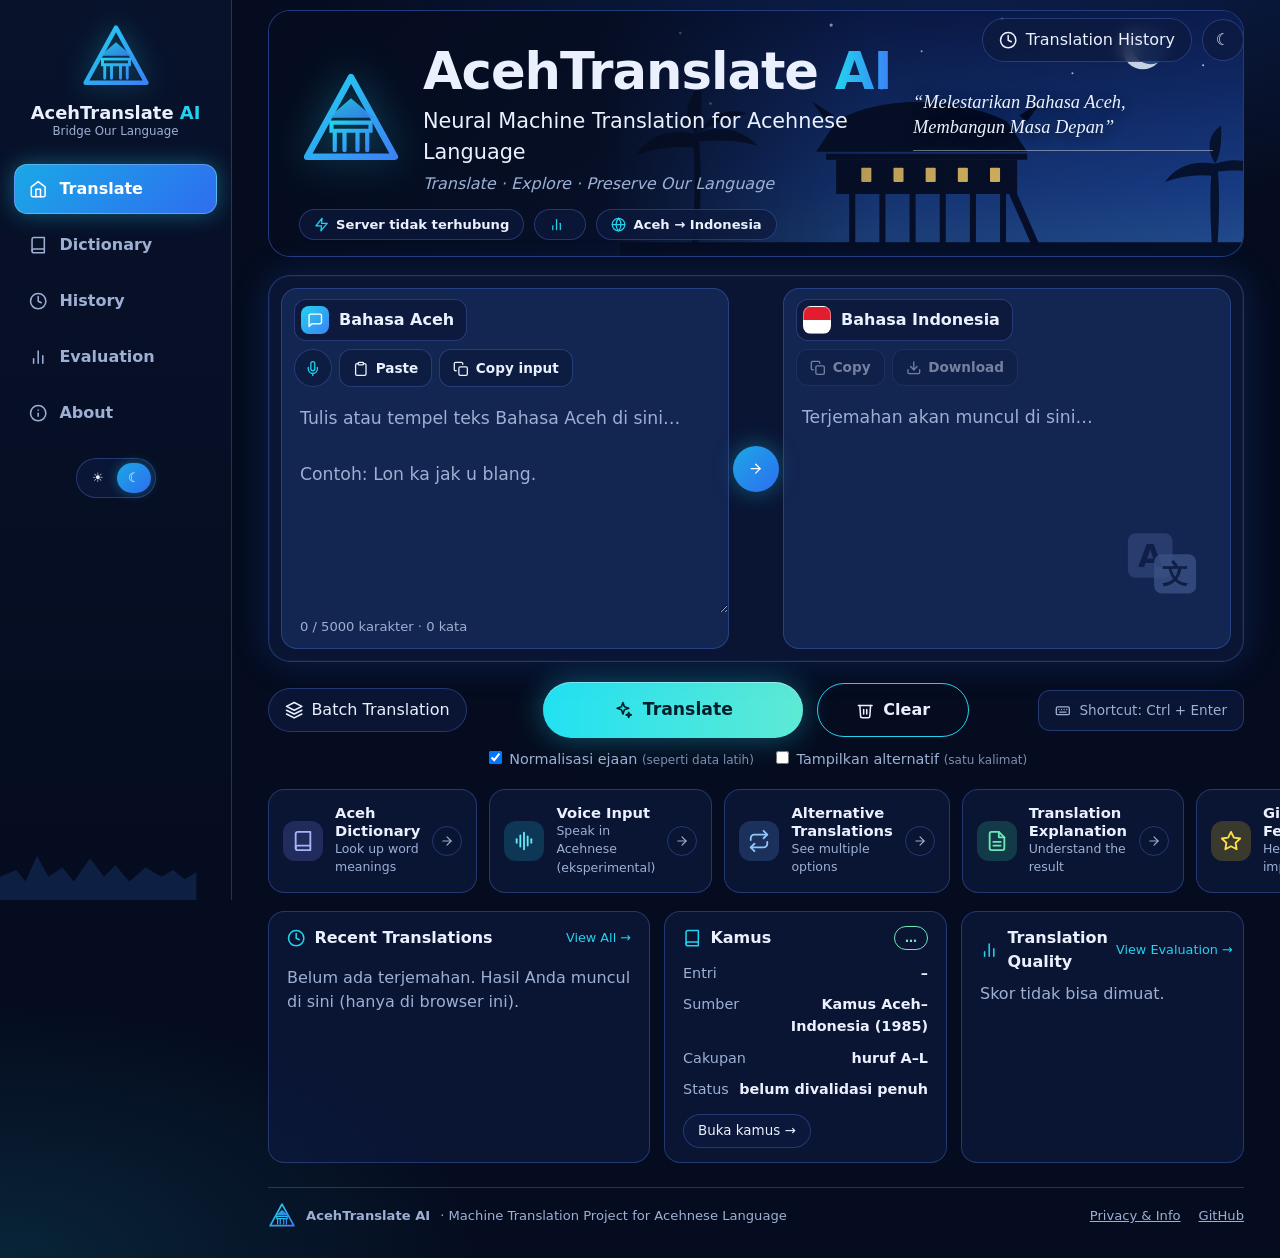
==== commit acbb4ac7: "Voice input with Meta MMS (Acehnese adapter), measured on real Acehnese clips; dictionary found in a" ====
--- a/webui/static/index.html
+++ b/webui/static/index.html
@@ -77,7 +77,7 @@
           <div class="pane" id="paneIn">
             <div class="pane-head"><span class="lang"><span class="lang-ico"><i data-i="chat"></i></span>Bahasa Aceh</span>
               <span class="tools">
-                <button class="chip round" id="mic" type="button" disabled title="Input suara belum tersedia: belum ada pengenalan suara bahasa Aceh yang diuji · voice input is not available yet" aria-label="Input suara (belum tersedia)"><i data-i="mic"></i></button>
+                <button class="chip round" id="mic" type="button" title="Bicara dalam bahasa Aceh (eksperimental) · speak Acehnese (experimental)" aria-label="Input suara"><i data-i="mic"></i></button>
                 <button class="chip" id="paste" type="button"><i data-i="clipboard"></i>Paste</button>
                 <button class="chip" id="copyIn" type="button"><i data-i="copy"></i>Copy input</button></span></div>
             <textarea id="inp" rows="7" maxlength="5000" spellcheck="false" placeholder="Tulis atau tempel teks Bahasa Aceh di sini…&#10;&#10;Contoh: Lon ka jak u blang." aria-label="Teks bahasa Aceh"></textarea>
@@ -107,13 +107,14 @@
           <label><input type="checkbox" id="optAlt"> Tampilkan alternatif <small>(satu kalimat)</small></label>
           <button class="link" id="viewNorm" type="button" hidden>Lihat teks ternormalisasi</button>
         </div>
+        <div id="voiceMsg" class="msg note" role="status" hidden></div>
         <div id="msg" class="msg" role="alert" hidden></div>
         <pre id="normBox" class="box mono" hidden></pre>
         <div id="alts" class="box" hidden><h3>Alternatif terjemahan</h3><p class="muted">Ini kandidat lain dari model, bukan jaminan benar; nada atau konteksnya bisa berbeda. Terjemahan utama tidak berubah kecuali Anda memilih.</p><ul id="altList"></ul></div>
 
         <div class="cards">
           <button class="card c1" id="cDict" type="button"><i class="ci" data-i="book"></i><span><b>Aceh Dictionary</b><small>Look up word meanings</small></span><i class="go" data-i="arrow"></i></button>
-          <button class="card c2 off" type="button" disabled title="Belum tersedia: belum ada pengenalan suara bahasa Aceh yang diuji"><i class="ci" data-i="wave"></i><span><b>Voice Input</b><small>Belum tersedia</small></span><i class="go" data-i="arrow"></i></button>
+          <button class="card c2" id="cVoice" type="button"><i class="ci" data-i="wave"></i><span><b>Voice Input</b><small>Speak in Acehnese (eksperimental)</small></span><i class="go" data-i="arrow"></i></button>
           <button class="card c3" id="cAlt" type="button"><i class="ci" data-i="repeat"></i><span><b>Alternative Translations</b><small>See multiple options</small></span><i class="go" data-i="arrow"></i></button>
           <button class="card c4" id="cExplain" type="button"><i class="ci" data-i="file"></i><span><b>Translation Explanation</b><small>Understand the result</small></span><i class="go" data-i="arrow"></i></button>
           <button class="card c5" id="cFeed" type="button"><i class="ci" data-i="star"></i><span><b>Give Feedback</b><small>Help us improve</small></span><i class="go" data-i="arrow"></i></button>
@@ -189,7 +190,8 @@
       <div class="box"><h3>Batasan</h3><ul>
         <li>Data latih bergaya ulasan, Wikipedia dan hikayat; ragam lain (dialek, tulisan informal) bisa kurang akurat.</li>
         <li>Kata atau frasa yang sangat pendek sering ambigu: kalimat utuh memberi hasil lebih baik.</li>
-        <li>Kamus hanya mencakup huruf A–L dan belum divalidasi penuh. Input suara belum tersedia karena belum ada pengenal suara bahasa Aceh yang diuji.</li></ul></div>
+        <li>Kamus hanya mencakup huruf A–L dan belum divalidasi penuh.</li>
+        <li>Input suara memakai model Meta MMS (bahasa Aceh) yang berjalan di komputer ini: audio tidak dikirim ke mana pun. Uji kecil kami: pada 10 rekaman (pembacaan Deklarasi HAM dalam bahasa Aceh, satu pembicara, data uji LibriVox Indonesia) tingkat kesalahan huruf 12 % dan kata 46 % (ejaan bervariasi). Hasil pada suara lain, logat, atau tempat bising bisa lebih buruk: selalu periksa dan edit teksnya sebelum menerjemahkan. Pertama kali dipakai, model (±4 GB) diunduh sekali.</li></ul></div>
       <div class="box" id="privacy"><h3>Pengaturan &amp; privasi</h3>
         <label class="check"><input type="checkbox" id="setNorm" checked> Normalisasi ejaan aktif secara default</label>
         <label class="check"><input type="checkbox" id="setHist" checked> Simpan riwayat di browser ini</label>
--- a/webui/static/style.css
+++ b/webui/static/style.css
@@ -74,6 +74,8 @@
 .chip,.outline,.primary,.card,.link,.pill-btn{font:inherit;cursor:pointer;color:var(--text)}
 .chip{display:inline-flex;align-items:center;gap:7px;padding:7px 13px;border-radius:12px;border:1px solid var(--line);background:rgba(3,10,30,.3);font-size:.85rem;font-weight:600}
 :root[data-theme="light"] .chip{background:#fff}
+.chip.rec{border-color:#ef4444;color:#fff;background:#dc2626;animation:pulse 1.2s infinite}
+@keyframes pulse{50%{box-shadow:0 0 0 6px rgba(239,68,68,.25)}}
 .chip.round{width:38px;height:38px;padding:0;justify-content:center;border-radius:50%;color:var(--accent)}
 .chip:hover:not(:disabled),.outline:hover:not(:disabled),.card:hover:not(:disabled),.pill-btn:hover{border-color:var(--accent);box-shadow:0 0 14px var(--glow)}
 button:disabled{opacity:.45;cursor:not-allowed}
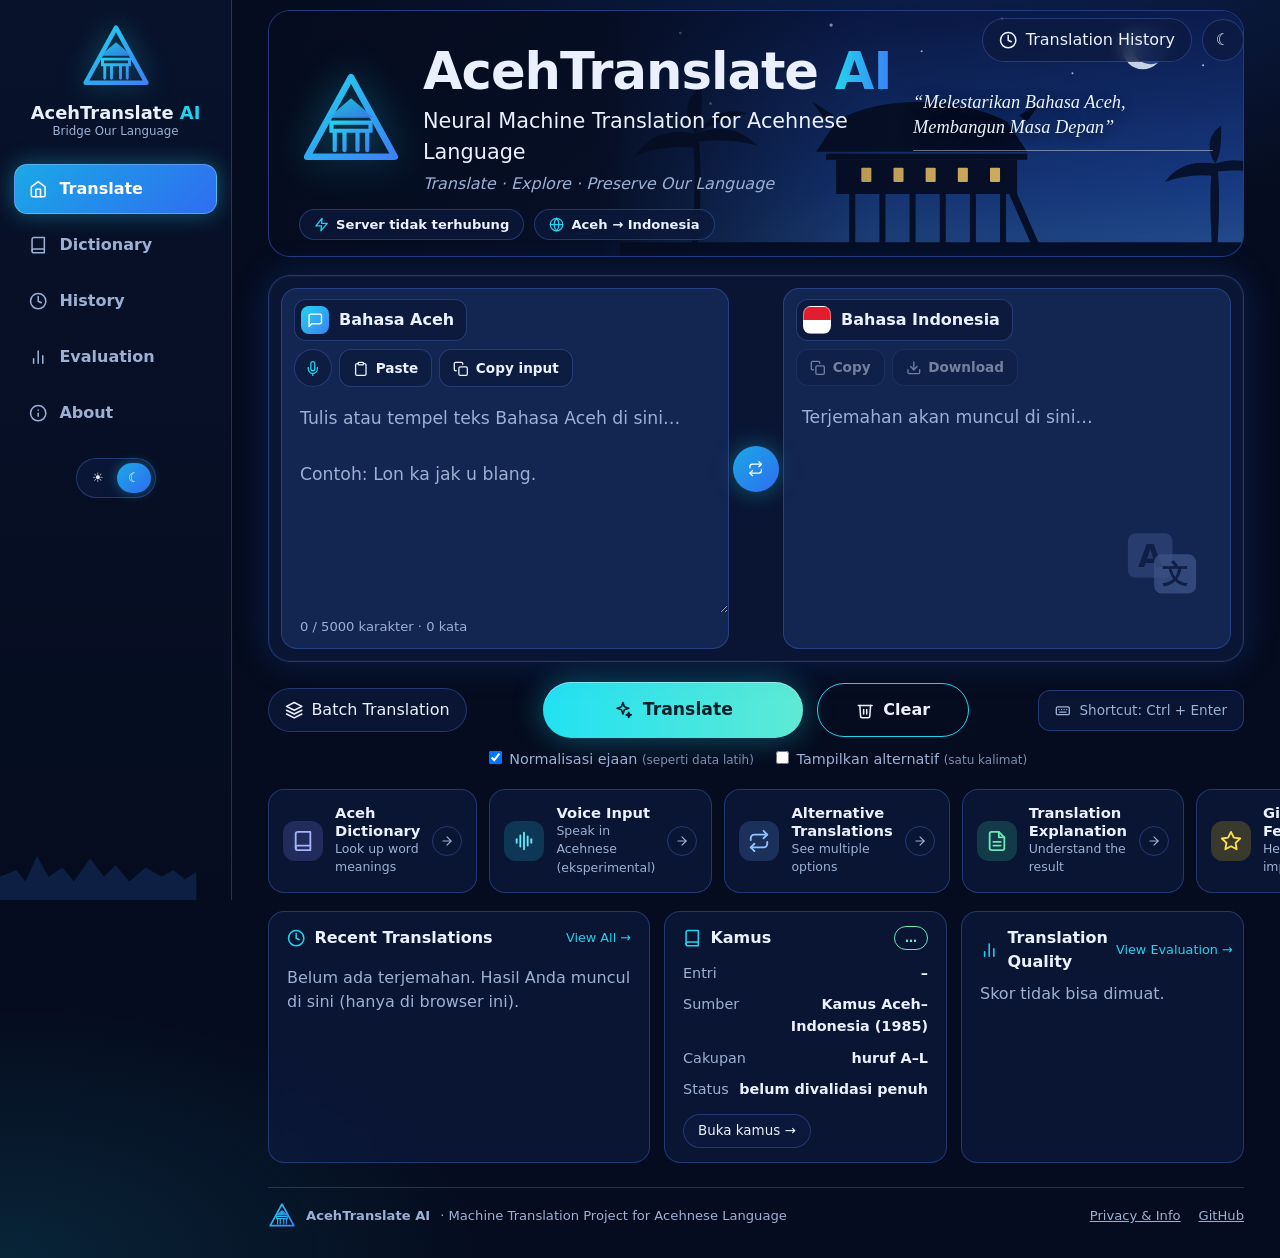
==== commit 89e6acfa: "Two-way translation, 20-30 sentence packs per person, golden/parallel corpus, new Balai Bahasa dicti" ====
--- a/webui/static/index.html
+++ b/webui/static/index.html
@@ -67,7 +67,7 @@
         </div>
         <blockquote class="quote">“Melestarikan Bahasa Aceh,<br>Membangun Masa Depan”</blockquote>
       </div>
-      <div class="badges" id="badges"><span class="badge"><i data-i="zap"></i><span id="modelBadge">…</span></span><span class="badge" id="qualBadge" hidden><i data-i="chart"></i><span></span></span><span class="badge"><i data-i="globe"></i>Aceh → Indonesia</span></div>
+      <div class="badges" id="badges"><span class="badge"><i data-i="zap"></i><span id="modelBadge">…</span></span><span class="badge" id="qualBadge" hidden><i data-i="chart"></i><span></span></span><span class="badge"><i data-i="globe"></i><span id="dirBadge">Aceh → Indonesia</span></span></div>
     </header>
 
     <!-- TRANSLATE -->
@@ -75,7 +75,7 @@
       <div id="single">
         <div class="panes">
           <div class="pane" id="paneIn">
-            <div class="pane-head"><span class="lang"><span class="lang-ico"><i data-i="chat"></i></span>Bahasa Aceh</span>
+            <div class="pane-head"><span class="lang"><span class="lang-ico" id="icoIn"><i data-i="chat"></i></span><span id="langIn">Bahasa Aceh</span></span>
               <span class="tools">
                 <button class="chip round" id="mic" type="button" title="Bicara dalam bahasa Aceh (eksperimental) · speak Acehnese (experimental)" aria-label="Input suara"><i data-i="mic"></i></button>
                 <button class="chip" id="paste" type="button"><i data-i="clipboard"></i>Paste</button>
@@ -83,9 +83,9 @@
             <textarea id="inp" rows="7" maxlength="5000" spellcheck="false" placeholder="Tulis atau tempel teks Bahasa Aceh di sini…&#10;&#10;Contoh: Lon ka jak u blang." aria-label="Teks bahasa Aceh"></textarea>
             <div class="pane-foot"><span id="count">0 / 5000 karakter · 0 kata</span></div>
           </div>
-          <button class="go-arrow" id="swap" type="button" tabindex="-1" aria-hidden="true"><i data-i="arrow"></i></button>
+          <button class="go-arrow" id="swap" type="button" aria-label="Tukar arah terjemahan · swap direction" title="Tukar arah · swap direction"><i data-i="swap"></i></button>
           <div class="pane out" id="paneOut">
-            <div class="pane-head"><span class="lang"><span class="lang-ico flag"></span>Bahasa Indonesia</span>
+            <div class="pane-head"><span class="lang"><span class="lang-ico flag" id="icoOut"></span><span id="langOut">Bahasa Indonesia</span></span>
               <span class="tools"><button class="chip" id="copyOut" type="button" disabled><i data-i="copy"></i>Copy</button><button class="chip" id="download" type="button" disabled><i data-i="download"></i>Download</button></span></div>
             <div id="outText" class="out-text placeholder" aria-live="polite">Terjemahan akan muncul di sini…</div>
             <svg class="watermark" viewBox="0 0 64 64" aria-hidden="true"><rect x="6" y="10" width="34" height="34" rx="6" fill="currentColor" opacity=".55"/><text x="23" y="36" font-size="24" font-weight="700" text-anchor="middle" fill="#0e1b3d">A</text><rect x="26" y="26" width="32" height="30" rx="6" fill="currentColor" opacity=".8"/><text x="42" y="48" font-size="20" font-weight="700" text-anchor="middle" fill="#0e1b3d">文</text></svg>
@@ -107,6 +107,7 @@
           <label><input type="checkbox" id="optAlt"> Tampilkan alternatif <small>(satu kalimat)</small></label>
           <button class="link" id="viewNorm" type="button" hidden>Lihat teks ternormalisasi</button>
         </div>
+        <div id="dirNote" class="msg note" role="status" hidden></div>
         <div id="voiceMsg" class="msg note" role="status" hidden></div>
         <div id="msg" class="msg" role="alert" hidden></div>
         <pre id="normBox" class="box mono" hidden></pre>
@@ -176,6 +177,7 @@
     <section class="page" id="page-evaluation" hidden>
       <h2>Evaluasi model</h2>
       <div id="evalBox" class="muted">Memuat…</div>
+      <div id="evalRev"></div>
       <div class="box"><h3>Apa arti skor ini?</h3>
         <p><b>chrF++</b> (0–100, makin tinggi makin baik) membandingkan potongan huruf dan kata antara hasil model dan terjemahan manusia. Kalimat uji tidak pernah dipakai saat pelatihan.</p>
         <p class="muted">BLEU dan TER belum ditampilkan karena belum ada hasil evaluasi tercatat untuk keduanya. Skor di sini dibaca dari catatan pelatihan model, bukan contoh ilustrasi, dan terpisah dari masukan pengguna.</p></div>
--- a/webui/static/style.css
+++ b/webui/static/style.css
@@ -9,6 +9,7 @@
   --hero-fade:#050c1f;
 }
 *{box-sizing:border-box}
+[hidden]{display:none!important}
 html,body{margin:0}
 body{font:16px/1.5 Inter,system-ui,-apple-system,"Segoe UI",sans-serif;color:var(--text);background:var(--bg)}
 :root[data-theme="dark"] body{background:radial-gradient(1100px 520px at 75% -8%,rgba(37,99,235,.28),transparent 62%),radial-gradient(800px 420px at 0% 100%,rgba(34,211,238,.12),transparent 60%),var(--bg)}
